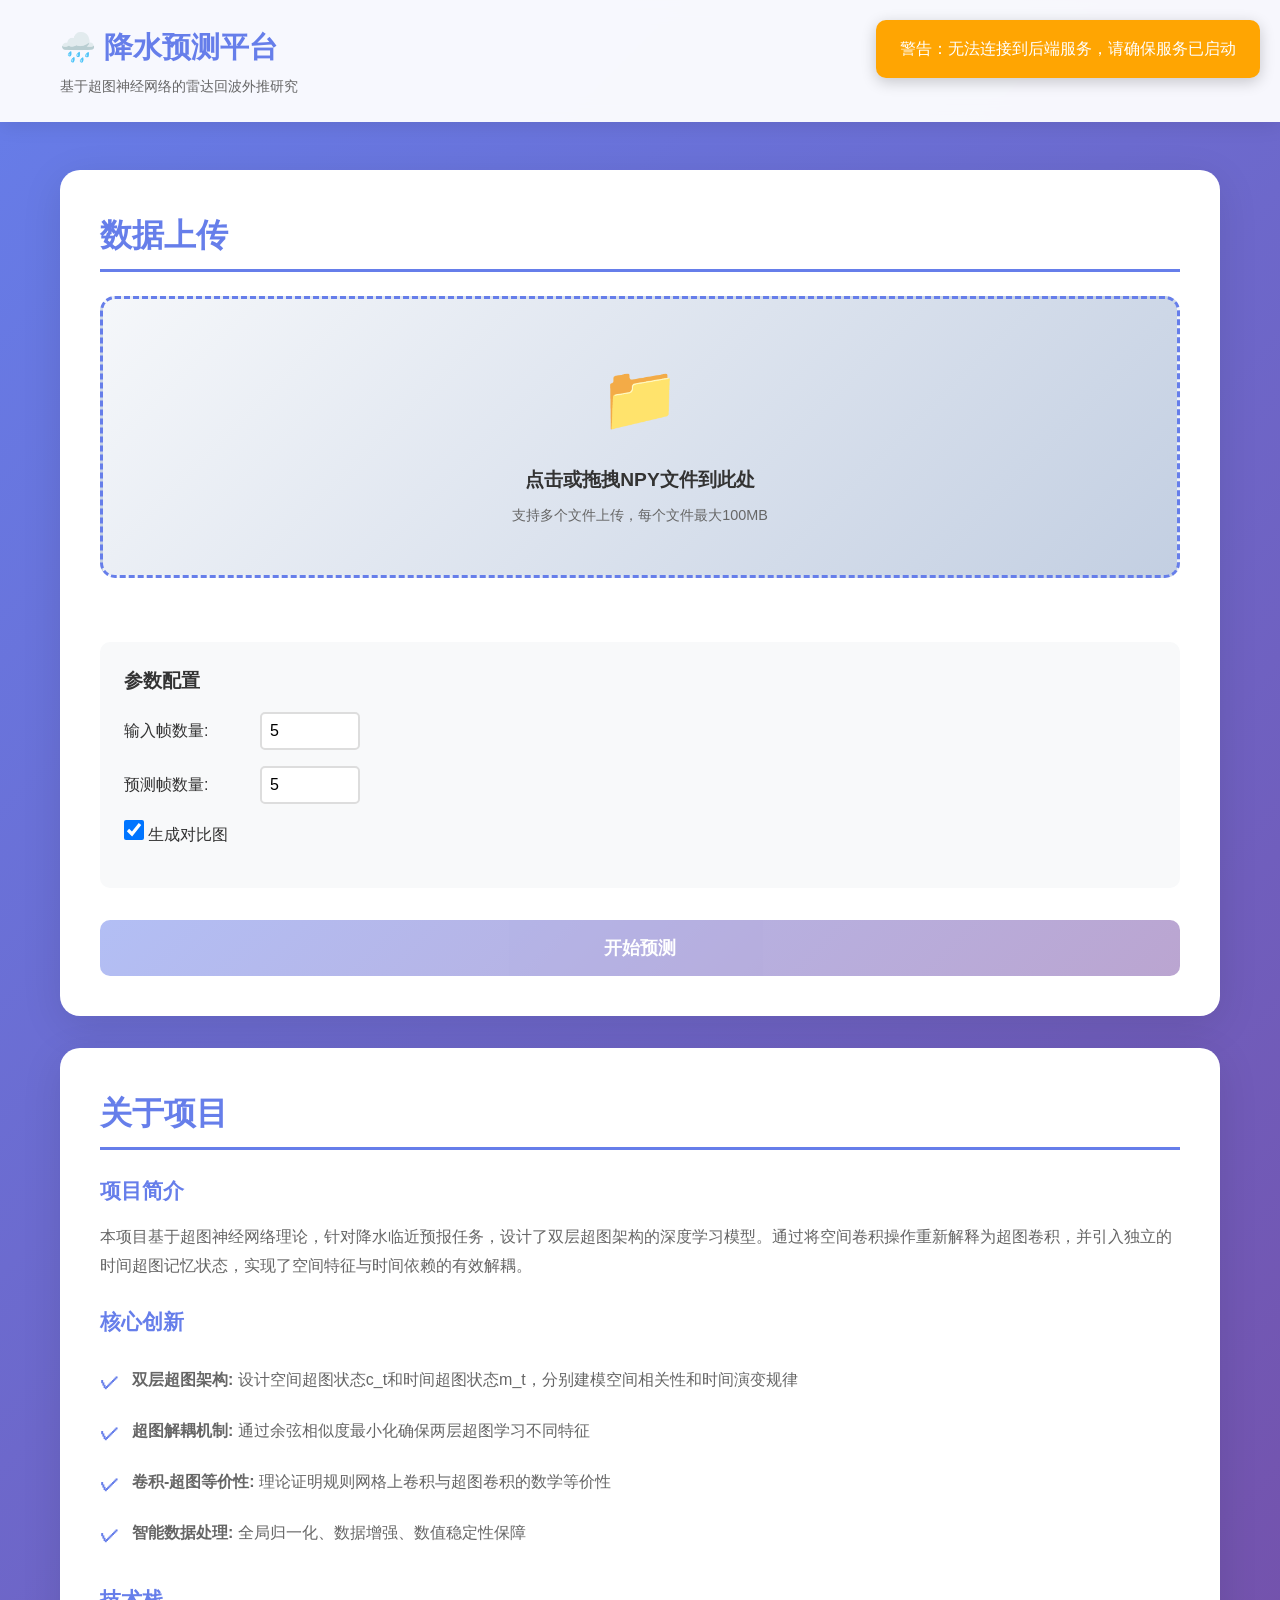
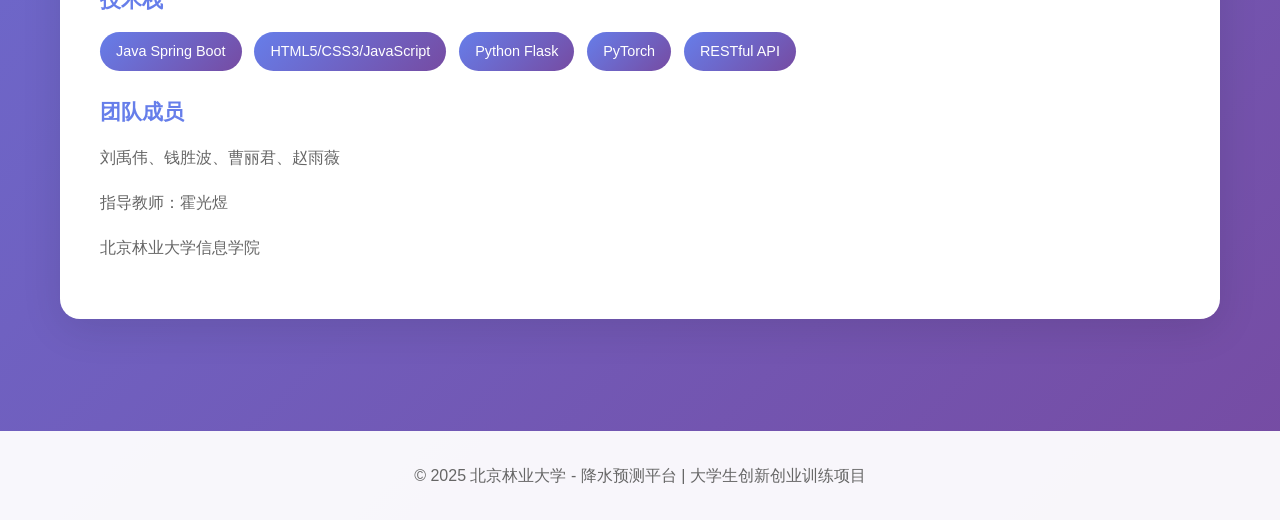
==== app/precipitation-platform/frontend/index.html @ 0b838eb0 "v1" ====
<!DOCTYPE html>
<html lang="zh-CN">
<head>
    <meta charset="UTF-8">
    <meta name="viewport" content="width=device-width, initial-scale=1.0">
    <title>降水预测平台 - 基于超图神经网络的雷达回波外推</title>
    <link rel="stylesheet" href="css/style.css">
</head>
<body>
    <!-- 头部 -->
    <header class="header">
        <div class="container">
            <div class="logo">
                <h1>🌧️ 降水预测平台</h1>
                <p>基于超图神经网络的雷达回波外推研究</p>
            </div>
            <nav class="nav">
                <a href="#upload">数据上传</a>
                <a href="#result">预测结果</a>
                <a href="#about">关于项目</a>
            </nav>
        </div>
    </header>

    <!-- 主内容 -->
    <main class="main">
        <div class="container">
            <!-- 上传区域 -->
            <section id="upload" class="section upload-section">
                <h2>数据上传</h2>
                <div class="upload-card">
                    <div class="upload-area" id="uploadArea">
                        <div class="upload-icon">📁</div>
                        <p class="upload-text">点击或拖拽NPY文件到此处</p>
                        <p class="upload-hint">支持多个文件上传，每个文件最大100MB</p>
                        <input type="file" id="fileInput" accept=".npy" multiple hidden>
                    </div>
                    
                    <div class="file-list" id="fileList"></div>
                    
                    <div class="params-config">
                        <h3>参数配置</h3>
                        <div class="param-group">
                            <label for="inputLength">输入帧数量:</label>
                            <input type="number" id="inputLength" min="1" max="20" value="5">
                        </div>
                        <div class="param-group">
                            <label for="predictLength">预测帧数量:</label>
                            <input type="number" id="predictLength" min="1" max="20" value="5">
                        </div>
                        <div class="param-group">
                            <label>
                                <input type="checkbox" id="generateComparison" checked>
                                生成对比图
                            </label>
                        </div>
                    </div>
                    
                    <button class="btn btn-primary" id="predictBtn" disabled>
                        <span id="btnText">开始预测</span>
                    </button>
                </div>
            </section>

            <!-- 进度显示 -->
            <section class="section progress-section" id="progressSection" style="display: none;">
                <div class="progress-card">
                    <h3>预测进行中...</h3>
                    <div class="progress-bar">
                        <div class="progress-fill" id="progressFill"></div>
                    </div>
                    <p class="progress-text" id="progressText">正在处理数据...</p>
                </div>
            </section>

            <!-- 结果展示 -->
            <section id="result" class="section result-section" style="display: none;">
                <h2>预测结果</h2>
                <div class="result-card">
                    <div class="result-info">
                        <div class="info-item">
                            <span class="label">任务ID:</span>
                            <span class="value" id="taskId">-</span>
                        </div>
                        <div class="info-item">
                            <span class="label">处理时间:</span>
                            <span class="value" id="processingTime">-</span>
                        </div>
                        <div class="info-item">
                            <span class="label">MSE指标:</span>
                            <span class="value" id="mseValue">-</span>
                        </div>
                        <div class="info-item">
                            <span class="label">SSIM指标:</span>
                            <span class="value" id="ssimValue">-</span>
                        </div>
                    </div>
                    
                    <div class="result-images">
                        <h3>输入图像</h3>
                        <div class="image-grid" id="inputImages"></div>
                        
                        <h3>预测结果</h3>
                        <div class="image-grid" id="predictionImages"></div>
                        
                        <div id="comparisonContainer" style="display: none;">
                            <h3>对比图</h3>
                            <img id="comparisonImage" class="comparison-image" alt="对比图">
                        </div>
                    </div>
                    
                    <div class="result-actions">
                        <button class="btn btn-secondary" id="downloadBtn">
                            📥 下载完整结果
                        </button>
                        <button class="btn btn-secondary" id="newPredictBtn">
                            🔄 新建预测
                        </button>
                    </div>
                </div>
            </section>

            <!-- 关于项目 -->
            <section id="about" class="section about-section">
                <h2>关于项目</h2>
                <div class="about-card">
                    <h3>项目简介</h3>
                    <p>本项目基于超图神经网络理论，针对降水临近预报任务，设计了双层超图架构的深度学习模型。通过将空间卷积操作重新解释为超图卷积，并引入独立的时间超图记忆状态，实现了空间特征与时间依赖的有效解耦。</p>
                    
                    <h3>核心创新</h3>
                    <ul>
                        <li><strong>双层超图架构:</strong> 设计空间超图状态c_t和时间超图状态m_t，分别建模空间相关性和时间演变规律</li>
                        <li><strong>超图解耦机制:</strong> 通过余弦相似度最小化确保两层超图学习不同特征</li>
                        <li><strong>卷积-超图等价性:</strong> 理论证明规则网格上卷积与超图卷积的数学等价性</li>
                        <li><strong>智能数据处理:</strong> 全局归一化、数据增强、数值稳定性保障</li>
                    </ul>
                    
                    <h3>技术栈</h3>
                    <div class="tech-stack">
                        <span class="tech-tag">Java Spring Boot</span>
                        <span class="tech-tag">HTML5/CSS3/JavaScript</span>
                        <span class="tech-tag">Python Flask</span>
                        <span class="tech-tag">PyTorch</span>
                        <span class="tech-tag">RESTful API</span>
                    </div>
                    
                    <h3>团队成员</h3>
                    <p>刘禹伟、钱胜波、曹丽君、赵雨薇</p>
                    <p>指导教师：霍光煜</p>
                    <p>北京林业大学信息学院</p>
                </div>
            </section>
        </div>
    </main>

    <!-- 页脚 -->
    <footer class="footer">
        <div class="container">
            <p>&copy; 2025 北京林业大学 - 降水预测平台 | 大学生创新创业训练项目</p>
        </div>
    </footer>

    <script src="js/main.js"></script>
</body>
</html>
---- app/precipitation-platform/frontend/css/style.css ----
/* 全局样式 */
* {
    margin: 0;
    padding: 0;
    box-sizing: border-box;
}

body {
    font-family: -apple-system, BlinkMacSystemFont, "Segoe UI", Roboto, "Helvetica Neue", Arial, sans-serif;
    line-height: 1.6;
    color: #333;
    background: linear-gradient(135deg, #667eea 0%, #764ba2 100%);
    min-height: 100vh;
}

.container {
    max-width: 1200px;
    margin: 0 auto;
    padding: 0 20px;
}

/* 头部 */
.header {
    background: rgba(255, 255, 255, 0.95);
    backdrop-filter: blur(10px);
    box-shadow: 0 2px 20px rgba(0, 0, 0, 0.1);
    position: sticky;
    top: 0;
    z-index: 1000;
    padding: 1.5rem 0;
}

.header .container {
    display: flex;
    justify-content: space-between;
    align-items: center;
}

.logo h1 {
    color: #667eea;
    font-size: 1.8rem;
    margin-bottom: 0.3rem;
}

.logo p {
    color: #666;
    font-size: 0.9rem;
}

.nav {
    display: flex;
    gap: 2rem;
}

.nav a {
    color: #333;
    text-decoration: none;
    font-weight: 500;
    transition: color 0.3s;
}

.nav a:hover {
    color: #667eea;
}

/* 主内容 */
.main {
    padding: 3rem 0;
}

.section {
    background: white;
    border-radius: 20px;
    padding: 2.5rem;
    margin-bottom: 2rem;
    box-shadow: 0 10px 40px rgba(0, 0, 0, 0.1);
    animation: fadeInUp 0.6s ease;
}

@keyframes fadeInUp {
    from {
        opacity: 0;
        transform: translateY(30px);
    }
    to {
        opacity: 1;
        transform: translateY(0);
    }
}

.section h2 {
    color: #667eea;
    font-size: 2rem;
    margin-bottom: 1.5rem;
    border-bottom: 3px solid #667eea;
    padding-bottom: 0.5rem;
}

/* 上传区域 */
.upload-card {
    display: flex;
    flex-direction: column;
    gap: 2rem;
}

.upload-area {
    border: 3px dashed #667eea;
    border-radius: 15px;
    padding: 3rem;
    text-align: center;
    cursor: pointer;
    transition: all 0.3s;
    background: linear-gradient(135deg, #f5f7fa 0%, #c3cfe2 100%);
}

.upload-area:hover {
    border-color: #764ba2;
    background: linear-gradient(135deg, #e0c3fc 0%, #8ec5fc 100%);
    transform: translateY(-5px);
}

.upload-area.drag-over {
    border-color: #764ba2;
    background: #f0f4ff;
}

.upload-icon {
    font-size: 4rem;
    margin-bottom: 1rem;
}

.upload-text {
    font-size: 1.2rem;
    color: #333;
    font-weight: 600;
    margin-bottom: 0.5rem;
}

.upload-hint {
    color: #666;
    font-size: 0.9rem;
}

/* 文件列表 */
.file-list {
    display: flex;
    flex-direction: column;
    gap: 0.5rem;
}

.file-item {
    display: flex;
    align-items: center;
    justify-content: space-between;
    padding: 1rem;
    background: #f8f9fa;
    border-radius: 10px;
    border-left: 4px solid #667eea;
}

.file-info {
    display: flex;
    align-items: center;
    gap: 1rem;
}

.file-icon {
    font-size: 1.5rem;
}

.file-name {
    font-weight: 500;
}

.file-size {
    color: #666;
    font-size: 0.9rem;
}

.file-remove {
    background: #ff4757;
    color: white;
    border: none;
    padding: 0.5rem 1rem;
    border-radius: 5px;
    cursor: pointer;
    transition: all 0.3s;
}

.file-remove:hover {
    background: #ff3838;
    transform: scale(1.05);
}

/* 参数配置 */
.params-config {
    background: #f8f9fa;
    padding: 1.5rem;
    border-radius: 10px;
}

.params-config h3 {
    color: #333;
    margin-bottom: 1rem;
}

.param-group {
    margin-bottom: 1rem;
    display: flex;
    align-items: center;
    gap: 1rem;
}

.param-group label {
    font-weight: 500;
    min-width: 120px;
}

.param-group input[type="number"] {
    padding: 0.5rem;
    border: 2px solid #ddd;
    border-radius: 5px;
    font-size: 1rem;
    width: 100px;
    transition: border-color 0.3s;
}

.param-group input[type="number"]:focus {
    outline: none;
    border-color: #667eea;
}

.param-group input[type="checkbox"] {
    width: 20px;
    height: 20px;
    cursor: pointer;
}

/* 按钮 */
.btn {
    padding: 1rem 2rem;
    border: none;
    border-radius: 10px;
    font-size: 1.1rem;
    font-weight: 600;
    cursor: pointer;
    transition: all 0.3s;
    display: inline-block;
    text-align: center;
}

.btn-primary {
    background: linear-gradient(135deg, #667eea 0%, #764ba2 100%);
    color: white;
    width: 100%;
}

.btn-primary:hover:not(:disabled) {
    transform: translateY(-3px);
    box-shadow: 0 10px 30px rgba(102, 126, 234, 0.4);
}

.btn-primary:disabled {
    opacity: 0.5;
    cursor: not-allowed;
}

.btn-secondary {
    background: #f8f9fa;
    color: #333;
    border: 2px solid #667eea;
}

.btn-secondary:hover {
    background: #667eea;
    color: white;
    transform: translateY(-3px);
}

/* 进度条 */
.progress-card {
    text-align: center;
    padding: 2rem;
}

.progress-card h3 {
    color: #667eea;
    margin-bottom: 1.5rem;
    font-size: 1.5rem;
}

.progress-bar {
    width: 100%;
    height: 30px;
    background: #e9ecef;
    border-radius: 15px;
    overflow: hidden;
    margin-bottom: 1rem;
}

.progress-fill {
    height: 100%;
    background: linear-gradient(90deg, #667eea 0%, #764ba2 100%);
    transition: width 0.3s;
    display: flex;
    align-items: center;
    justify-content: flex-end;
    padding-right: 10px;
    color: white;
    font-weight: bold;
}

.progress-text {
    color: #666;
    font-size: 1rem;
}

/* 结果展示 */
.result-card {
    display: flex;
    flex-direction: column;
    gap: 2rem;
}

.result-info {
    display: grid;
    grid-template-columns: repeat(auto-fit, minmax(250px, 1fr));
    gap: 1rem;
    padding: 1.5rem;
    background: linear-gradient(135deg, #f5f7fa 0%, #c3cfe2 100%);
    border-radius: 10px;
}

.info-item {
    display: flex;
    flex-direction: column;
    gap: 0.5rem;
}

.info-item .label {
    color: #666;
    font-size: 0.9rem;
}

.info-item .value {
    color: #333;
    font-size: 1.3rem;
    font-weight: 600;
}

/* 图像网格 */
.result-images h3 {
    color: #333;
    margin: 1.5rem 0 1rem;
}

.image-grid {
    display: grid;
    grid-template-columns: repeat(auto-fill, minmax(200px, 1fr));
    gap: 1rem;
    margin-bottom: 2rem;
}

.image-item {
    position: relative;
    border-radius: 10px;
    overflow: hidden;
    box-shadow: 0 4px 15px rgba(0, 0, 0, 0.1);
    transition: transform 0.3s;
}

.image-item:hover {
    transform: scale(1.05);
}

.image-item img {
    width: 100%;
    height: auto;
    display: block;
}

.comparison-image {
    width: 100%;
    max-width: 800px;
    border-radius: 10px;
    box-shadow: 0 10px 30px rgba(0, 0, 0, 0.2);
    display: block;
    margin: 0 auto;
}

/* 结果操作 */
.result-actions {
    display: flex;
    gap: 1rem;
    justify-content: center;
}

/* 关于项目 */
.about-card h3 {
    color: #667eea;
    margin: 1.5rem 0 1rem;
    font-size: 1.3rem;
}

.about-card p {
    color: #666;
    line-height: 1.8;
    margin-bottom: 1rem;
}

.about-card ul {
    list-style: none;
    padding-left: 0;
}

.about-card ul li {
    padding: 0.8rem 0;
    padding-left: 2rem;
    position: relative;
    color: #666;
    line-height: 1.6;
}

.about-card ul li:before {
    content: "✓";
    position: absolute;
    left: 0;
    color: #667eea;
    font-weight: bold;
    font-size: 1.2rem;
}

.tech-stack {
    display: flex;
    flex-wrap: wrap;
    gap: 0.8rem;
    margin: 1rem 0;
}

.tech-tag {
    background: linear-gradient(135deg, #667eea 0%, #764ba2 100%);
    color: white;
    padding: 0.5rem 1rem;
    border-radius: 20px;
    font-size: 0.9rem;
    font-weight: 500;
}

/* 页脚 */
.footer {
    background: rgba(255, 255, 255, 0.95);
    padding: 2rem 0;
    text-align: center;
    color: #666;
    margin-top: 2rem;
}

/* 响应式设计 */
@media (max-width: 768px) {
    .header .container {
        flex-direction: column;
        gap: 1rem;
    }
    
    .nav {
        flex-direction: column;
        gap: 0.5rem;
        text-align: center;
    }
    
    .section {
        padding: 1.5rem;
    }
    
    .result-actions {
        flex-direction: column;
    }
    
    .btn {
        width: 100%;
    }
}

/* 加载动画 */
@keyframes spin {
    to {
        transform: rotate(360deg);
    }
}

.loading {
    display: inline-block;
    width: 20px;
    height: 20px;
    border: 3px solid rgba(255, 255, 255, 0.3);
    border-radius: 50%;
    border-top-color: white;
    animation: spin 0.8s linear infinite;
    margin-right: 0.5rem;
}
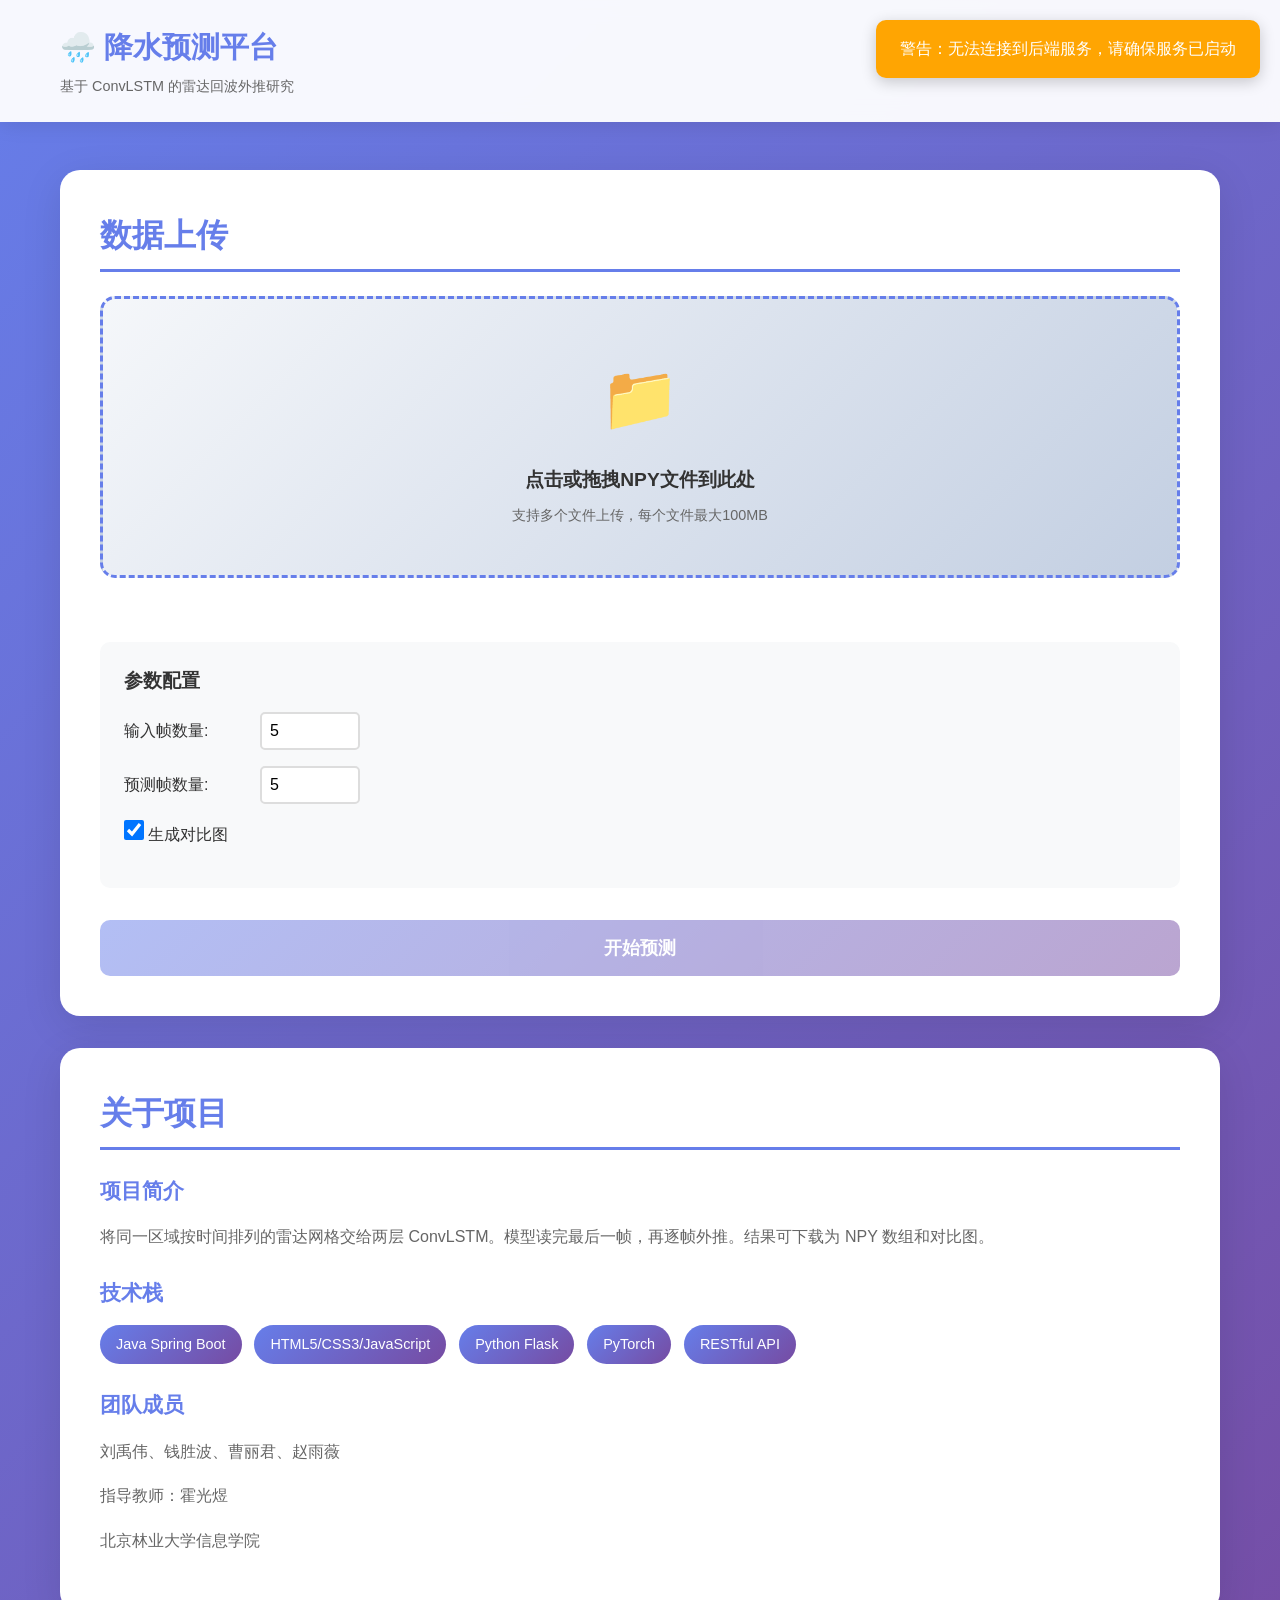
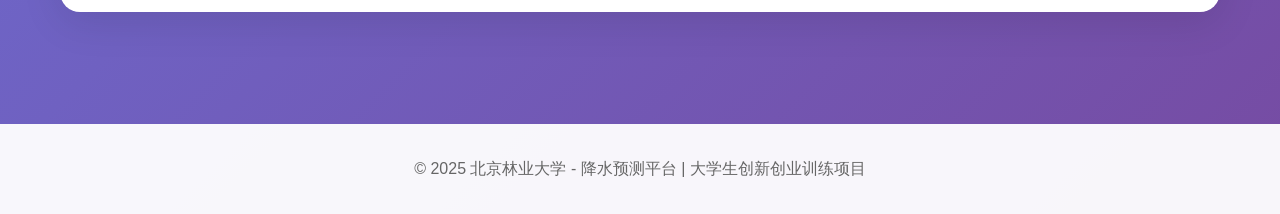
==== commit 74f6d5e0: "Run both forecast UIs and repair PredRNN training and inference" ====
--- a/app/precipitation-platform/frontend/index.html
+++ b/app/precipitation-platform/frontend/index.html
@@ -3,7 +3,7 @@
 <head>
     <meta charset="UTF-8">
     <meta name="viewport" content="width=device-width, initial-scale=1.0">
-    <title>降水预测平台 - 基于超图神经网络的雷达回波外推</title>
+    <title>降水预测平台 - 基于 ConvLSTM 的雷达回波外推</title>
     <link rel="stylesheet" href="css/style.css">
 </head>
 <body>
@@ -12,7 +12,7 @@
         <div class="container">
             <div class="logo">
                 <h1>🌧️ 降水预测平台</h1>
-                <p>基于超图神经网络的雷达回波外推研究</p>
+                <p>基于 ConvLSTM 的雷达回波外推研究</p>
             </div>
             <nav class="nav">
                 <a href="#upload">数据上传</a>
@@ -86,14 +86,6 @@
                             <span class="label">处理时间:</span>
                             <span class="value" id="processingTime">-</span>
                         </div>
-                        <div class="info-item">
-                            <span class="label">MSE指标:</span>
-                            <span class="value" id="mseValue">-</span>
-                        </div>
-                        <div class="info-item">
-                            <span class="label">SSIM指标:</span>
-                            <span class="value" id="ssimValue">-</span>
-                        </div>
                     </div>
                     
                     <div class="result-images">
@@ -125,16 +117,7 @@
                 <h2>关于项目</h2>
                 <div class="about-card">
                     <h3>项目简介</h3>
-                    <p>本项目基于超图神经网络理论，针对降水临近预报任务，设计了双层超图架构的深度学习模型。通过将空间卷积操作重新解释为超图卷积，并引入独立的时间超图记忆状态，实现了空间特征与时间依赖的有效解耦。</p>
-                    
-                    <h3>核心创新</h3>
-                    <ul>
-                        <li><strong>双层超图架构:</strong> 设计空间超图状态c_t和时间超图状态m_t，分别建模空间相关性和时间演变规律</li>
-                        <li><strong>超图解耦机制:</strong> 通过余弦相似度最小化确保两层超图学习不同特征</li>
-                        <li><strong>卷积-超图等价性:</strong> 理论证明规则网格上卷积与超图卷积的数学等价性</li>
-                        <li><strong>智能数据处理:</strong> 全局归一化、数据增强、数值稳定性保障</li>
-                    </ul>
-                    
+                    <p>将同一区域按时间排列的雷达网格交给两层 ConvLSTM。模型读完最后一帧，再逐帧外推。结果可下载为 NPY 数组和对比图。</p>
                     <h3>技术栈</h3>
                     <div class="tech-stack">
                         <span class="tech-tag">Java Spring Boot</span>
